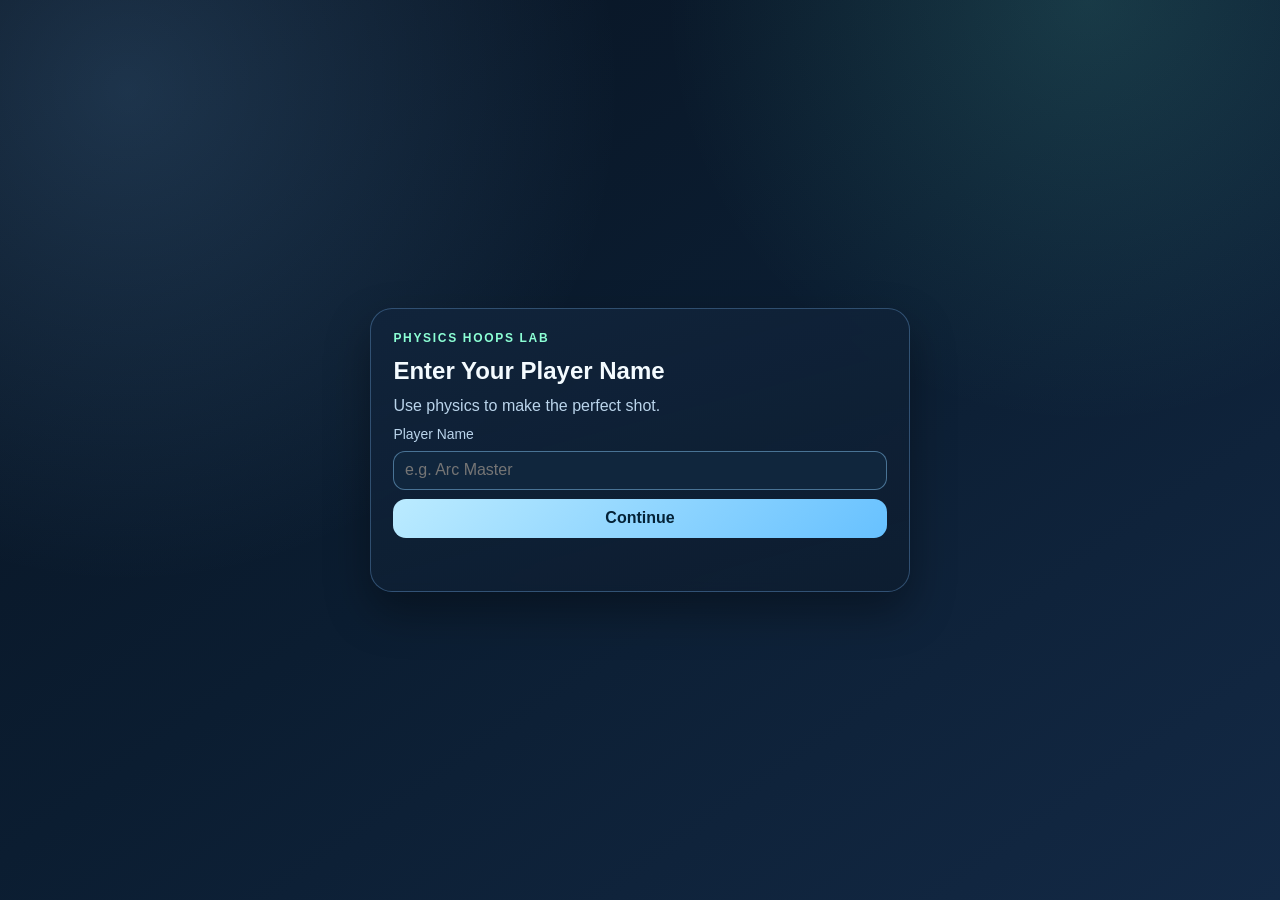
==== index.html @ 74793f56 "Add changes" ====
<!DOCTYPE html>
<html lang="en">
<head>
  <meta charset="UTF-8" />
  <meta name="viewport" content="width=device-width, initial-scale=1.0" />
  <title>Physics Hoops Lab</title>
  <link rel="stylesheet" href="styles.css" />
</head>
<body>
  <main class="app">
    <section id="nameScreen" class="screen">
      <div class="card name-card">
        <p class="badge">Physics Hoops Lab</p>
        <h1>Enter Your Player Name</h1>
        <p class="sub">
          Use physics to make the perfect shot.
        </p>
        <label for="playerNameInput">Player Name</label>
        <input id="playerNameInput" maxlength="18" placeholder="e.g. Arc Master" />
        <button id="enterLabBtn" class="btn btn-primary">Continue</button>
        <p id="nameMessage" class="message"></p>
      </div>
    </section>

    <section id="levelScreen" class="screen hidden">
      <div class="card level-card">
        <h2>Welcome, <span id="welcomeName"></span></h2>
        <p class="sub">Choose a vacuum-mode challenge and master ideal projectile motion.</p>
        <div class="level-grid">
          <button class="level-option selected" data-level="easy">
            <strong>Easy</strong>
            <span>No wind. Learn pure vx, vy, and gravity kinematics.</span>
          </button>
          <button class="level-option" data-level="medium">
            <strong>Medium</strong>
            <span>Fixed crosswind + narrower angle/power ranges.</span>
          </button>
          <button class="level-option" data-level="hard">
            <strong>Hard</strong>
            <span>Strong crosswind + tight angle/power windows with bigger slider jumps.</span>
          </button>
        </div>
        <div class="level-actions">
          <button id="startGameBtn" class="btn btn-primary">Start Simulation</button>
          <button id="changeNameBtn" class="btn btn-secondary">Change Name</button>
        </div>
      </div>
    </section>

    <section id="gameScreen" class="screen hidden">
      <header class="card topbar">
        <div>
          <h2>Physics Hoops Lab</h2>
          <p><strong id="hudName"></strong> · <span id="hudLevel"></span></p>
        </div>
        <p id="lockInfo" class="lock-info"></p>
      </header>

      <div class="layout">
        <section class="card court-card">
          <canvas id="courtCanvas" width="980" height="560" aria-label="Basketball physics simulator"></canvas>
          <section class="readout readout-court">
            <h3>Live Physics Readout</h3>
            <p id="coordNote" class="coord-note"></p>
            <div class="readout-grid">
              <div><span>Initial speed</span><strong id="speedReadout">0.0 px/s</strong></div>
              <div><span>vx (horizontal)</span><strong id="vxReadout">0.0 px/s</strong></div>
              <div><span>vy (vertical)</span><strong id="vyReadout">0.0 px/s</strong></div>
              <div><span>ax (net)</span><strong id="axReadout">0.0 px/s²</strong></div>
              <div><span>ay (net)</span><strong id="ayReadout">0.0 px/s²</strong></div>
              <div><span>Flight time t</span><strong id="timeReadout">0.00 s</strong></div>
            </div>
            <div class="equations">
              <p>x = x₀ + vₓt → <span id="xEqReadout"></span></p>
              <p>y = y₀ + vᵧt + ½at² → <span id="yEqReadout"></span></p>
            </div>
          </section>
        </section>

        <aside class="card panel">
          <div class="stats">
            <div><span>Score</span><strong id="scoreStat">0</strong></div>
            <div><span>Shots</span><strong id="shotsStat">0</strong></div>
            <div><span>Streak</span><strong id="streakStat">0</strong></div>
            <div><span>Best</span><strong id="bestStat">0</strong></div>
          </div>

          <div class="control-row">
            <label for="angleInput">Angle <span id="angleValue">52°</span></label>
            <input id="angleInput" type="range" min="20" max="85" value="52" />
          </div>

          <div class="control-row">
            <label for="powerInput">Power <span id="powerValue">58</span></label>
            <input id="powerInput" type="range" min="30" max="92" value="58" />
          </div>

          <div class="control-row">
            <label for="gravityInput">Gravity <span id="gravityValue">9.8</span></label>
            <input id="gravityInput" type="range" min="6" max="14" step="0.1" value="9.8" />
          </div>

          <div class="control-row">
            <label for="massInput">Mass (kg) <span id="massValue">0.62</span></label>
            <input id="massInput" type="range" min="0.3" max="2.2" step="0.01" value="0.62" />
          </div>

          <div class="control-row">
            <label for="dragInput">Drag <span id="dragValue">0.010</span></label>
            <input id="dragInput" type="range" min="0.003" max="0.028" step="0.001" value="0.010" />
          </div>

          <div class="control-row">
            <label for="windInput">Wind <span id="windValue">0.0</span></label>
            <input id="windInput" type="range" min="-18" max="18" step="0.1" value="0" />
          </div>

          <div class="preview-row">
            <input id="previewToggle" type="checkbox" checked />
            <label for="previewToggle">Show trajectory line guide</label>
          </div>

          <div class="decomposition-row">
            <div><span>Launch vx</span><strong id="sideVxReadout">0.0 px/s</strong></div>
            <div><span>Launch vy</span><strong id="sideVyReadout">0.0 px/s</strong></div>
          </div>

          <div class="actions">
            <button id="shootBtn" class="btn btn-primary">Shoot</button>
            <button id="resetBtn" class="btn btn-secondary">Reset Shot</button>
            <button id="backBtn" class="btn btn-secondary">Back to Levels</button>
          </div>

          <p id="feedbackMessage" class="message">Tune the sliders and shoot.</p>
        </aside>
      </div>
    </section>
  </main>

  <script src="script.js"></script>
</body>
</html>
---- styles.css ----
:root {
  --bg-1: #081321;
  --bg-2: #0b1d31;
  --bg-3: #132945;
  --card: rgba(13, 29, 48, 0.9);
  --card-2: rgba(17, 36, 59, 0.96);
  --line: rgba(129, 191, 255, 0.3);
  --text: #f4fbff;
  --muted: #bad4eb;
  --accent: #67c1ff;
  --accent-2: #8cffd5;
  --danger: #ff96ae;
  --good: #83f0ca;
}

* {
  box-sizing: border-box;
}

body {
  margin: 0;
  min-height: 100vh;
  font-family: Inter, "Segoe UI", Roboto, sans-serif;
  color: var(--text);
  background:
    radial-gradient(circle at 10% 10%, rgba(123, 193, 255, 0.18), transparent 35%),
    radial-gradient(circle at 85% 0%, rgba(109, 243, 214, 0.14), transparent 30%),
    linear-gradient(145deg, var(--bg-1), var(--bg-2) 48%, var(--bg-3));
}

.app {
  width: min(1280px, 95vw);
  margin: 0 auto;
  padding: 1rem 0;
}

.screen {
  min-height: calc(100vh - 2rem);
  display: grid;
  place-items: center;
}

.hidden {
  display: none !important;
}

.card {
  border: 1px solid var(--line);
  border-radius: 22px;
  background: linear-gradient(165deg, var(--card-2), var(--card));
  box-shadow: 0 20px 44px rgba(0, 0, 0, 0.34);
  backdrop-filter: blur(4px);
}

.name-card {
  width: min(540px, 95vw);
  padding: 1.4rem;
  display: grid;
  gap: 0.55rem;
}

.badge {
  margin: 0;
  color: var(--accent-2);
  text-transform: uppercase;
  letter-spacing: 0.14em;
  font-size: 0.75rem;
  font-weight: 800;
}

h1,
h2,
h3 {
  margin: 0.2rem 0 0;
}

.sub {
  margin: 0;
  color: var(--muted);
  line-height: 1.45;
}

label {
  font-size: 0.87rem;
  color: var(--muted);
}

input {
  border: 1px solid rgba(143, 209, 255, 0.45);
  border-radius: 12px;
  background: #10263d;
  color: var(--text);
  padding: 0.6rem 0.66rem;
  font: inherit;
}

input:focus {
  outline: none;
  border-color: #8fd1ff;
  box-shadow: 0 0 0 2px rgba(143, 209, 255, 0.22);
}

.btn {
  border: 0;
  border-radius: 13px;
  padding: 0.65rem 0.96rem;
  font: inherit;
  font-weight: 800;
  cursor: pointer;
  transition: transform 130ms ease, filter 130ms ease;
}

.btn:hover {
  transform: translateY(-1px);
  filter: brightness(1.05);
}

.btn-primary {
  color: #042237;
  background: linear-gradient(135deg, #bbebff, var(--accent));
}

.btn-secondary {
  color: var(--text);
  background: rgba(125, 198, 255, 0.12);
  border: 1px solid rgba(139, 206, 255, 0.36);
}

.message {
  margin: 0.2rem 0 0;
  min-height: 1.2em;
  color: #d8edff;
}

.level-card {
  width: min(980px, 100%);
  padding: 1.2rem;
}

.level-grid {
  margin-top: 0.9rem;
  display: grid;
  grid-template-columns: repeat(3, minmax(0, 1fr));
  gap: 0.75rem;
}

.level-option {
  text-align: left;
  border: 1px solid var(--line);
  border-radius: 16px;
  color: var(--text);
  background: linear-gradient(165deg, #173451, #10253c);
  padding: 0.9rem;
}

.level-option strong {
  display: block;
  font-size: 1.05rem;
}

.level-option span {
  display: block;
  margin-top: 0.3rem;
  color: var(--muted);
  font-size: 0.86rem;
  line-height: 1.35;
}

.level-option.selected {
  border-color: var(--accent);
  box-shadow: 0 0 0 2px rgba(103, 193, 255, 0.25);
}

.level-actions {
  margin-top: 1rem;
  display: flex;
  gap: 0.65rem;
}

#gameScreen {
  display: block;
}

#gameScreen.hidden {
  display: none !important;
}

.topbar {
  padding: 0.78rem 0.9rem;
  display: flex;
  justify-content: space-between;
  align-items: center;
}

.topbar p {
  margin: 0.25rem 0 0;
  color: var(--muted);
}

.lock-info {
  margin: 0;
  color: var(--accent-2);
  font-weight: 700;
  text-align: right;
  max-width: 42ch;
}

.layout {
  margin-top: 0.9rem;
  display: grid;
  grid-template-columns: minmax(0, 1fr) 380px;
  gap: 1rem;
  align-items: start;
}

.court-card {
  padding: 0.8rem;
  display: grid;
  gap: 0.75rem;
}

#courtCanvas {
  width: 100%;
  height: auto;
  display: block;
  border: 2px solid rgba(129, 191, 255, 0.46);
  border-radius: 16px;
  background: #0d1a2a;
}

.panel {
  padding: 0.85rem;
  display: flex;
  flex-direction: column;
  gap: 0.55rem;
}

.stats {
  display: grid;
  grid-template-columns: repeat(2, minmax(0, 1fr));
  gap: 0.45rem;
}

.stats div {
  border: 1px solid rgba(128, 194, 255, 0.35);
  border-radius: 11px;
  background: rgba(255, 255, 255, 0.03);
  padding: 0.35rem 0.52rem;
}

.stats span {
  display: block;
  font-size: 0.72rem;
  color: var(--muted);
  text-transform: uppercase;
}

.stats strong {
  font-size: 1.06rem;
}

.control-row {
  display: grid;
  gap: 0.18rem;
}

.control-row label {
  display: flex;
  justify-content: space-between;
}

input[type="range"] {
  width: 100%;
  accent-color: var(--accent);
}

.preview-row {
  display: flex;
  align-items: center;
  gap: 0.45rem;
}

.preview-row input {
  margin: 0;
}

.decomposition-row {
  display: grid;
  grid-template-columns: repeat(2, minmax(0, 1fr));
  gap: 0.45rem;
}

.decomposition-row div {
  border: 1px solid rgba(128, 194, 255, 0.34);
  border-radius: 10px;
  background: rgba(255, 255, 255, 0.04);
  padding: 0.35rem 0.45rem;
}

.decomposition-row span {
  display: block;
  font-size: 0.68rem;
  color: var(--muted);
}

.decomposition-row strong {
  font-size: 0.84rem;
}

.disabled-control {
  opacity: 0.45;
}

.actions {
  display: grid;
  gap: 0.45rem;
  margin-top: 0.2rem;
}

.readout {
  border: 1px solid rgba(128, 194, 255, 0.3);
  border-radius: 14px;
  padding: 0.58rem;
  background: rgba(255, 255, 255, 0.03);
}

.readout-court {
  width: 100%;
}

.readout h3 {
  font-size: 0.96rem;
  margin-bottom: 0.2rem;
}

.coord-note {
  margin: 0 0 0.5rem;
  font-size: 0.78rem;
  color: #d4eaff;
  line-height: 1.32;
}

.readout-grid {
  display: grid;
  grid-template-columns: repeat(2, minmax(0, 1fr));
  gap: 0.4rem;
}

.readout-grid div {
  border: 1px solid rgba(128, 194, 255, 0.28);
  border-radius: 10px;
  padding: 0.34rem 0.44rem;
  background: rgba(0, 0, 0, 0.15);
}

.readout-grid span {
  display: block;
  font-size: 0.68rem;
  color: var(--muted);
}

.readout-grid strong {
  font-size: 0.82rem;
}

.equations {
  margin-top: 0.45rem;
  border-top: 1px solid rgba(128, 194, 255, 0.2);
  padding-top: 0.45rem;
}

.equations p {
  margin: 0.2rem 0;
  font-size: 0.77rem;
  color: #d8edff;
  line-height: 1.32;
}

.equations span {
  color: #f0f9ff;
  font-weight: 700;
}

@media (max-width: 1060px) {
  .layout {
    grid-template-columns: 1fr;
  }
}

@media (max-width: 800px) {
  .level-grid {
    grid-template-columns: 1fr;
  }
}
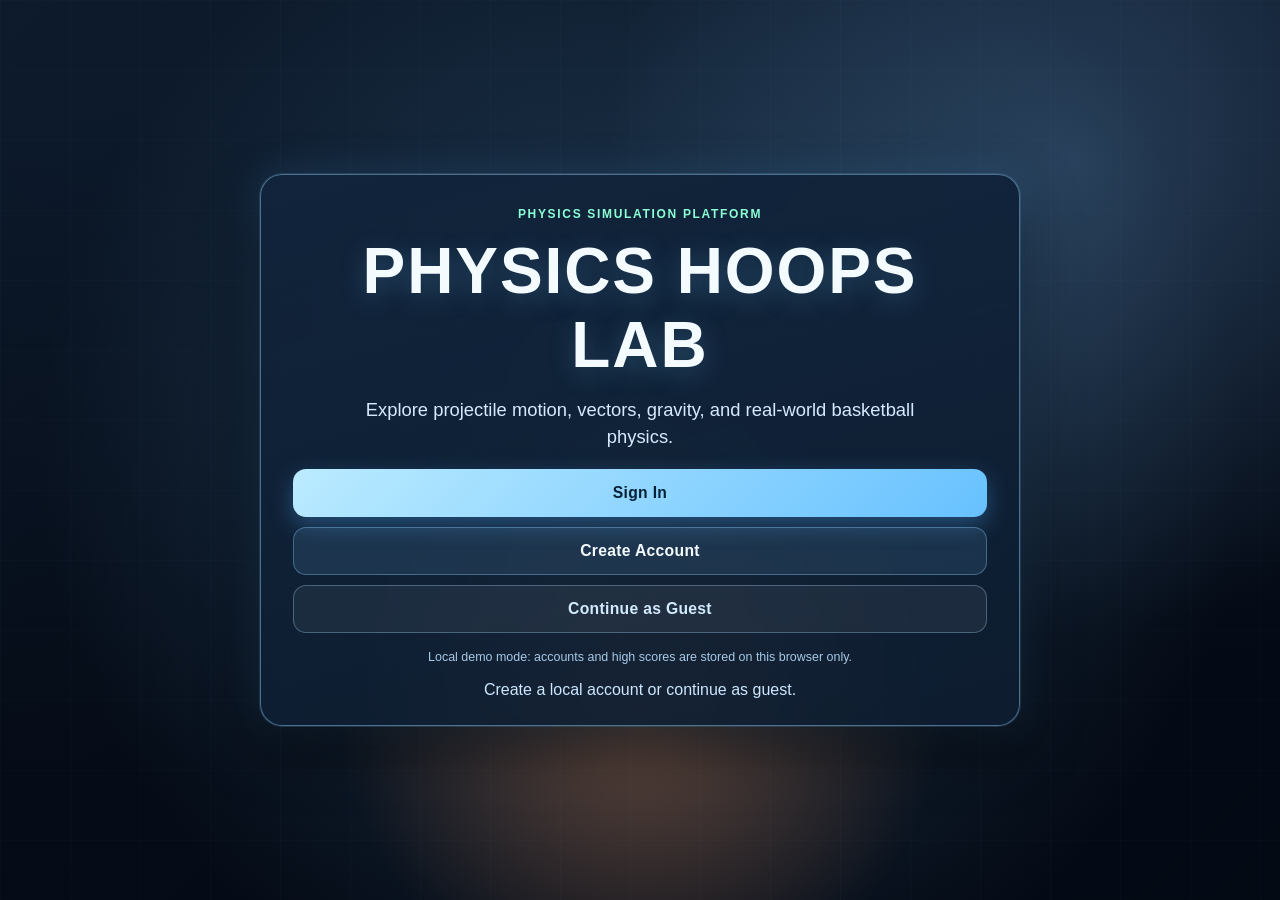
==== commit 8a9c7010: "Add changes" ====
--- a/index.html
+++ b/index.html
@@ -8,17 +8,39 @@
 </head>
 <body>
   <main class="app">
-    <section id="nameScreen" class="screen">
-      <div class="card name-card">
-        <p class="badge">Physics Hoops Lab</p>
-        <h1>Enter Your Player Name</h1>
-        <p class="sub">
-          Use physics to make the perfect shot.
-        </p>
-        <label for="playerNameInput">Player Name</label>
-        <input id="playerNameInput" maxlength="18" placeholder="e.g. Arc Master" />
-        <button id="enterLabBtn" class="btn btn-primary">Continue</button>
-        <p id="nameMessage" class="message"></p>
+    <section id="nameScreen" class="screen auth-screen">
+      <div class="auth-backdrop"></div>
+      <div class="card auth-card">
+        <p class="badge">Physics Simulation Platform</p>
+        <h1 class="hero-title">Physics Hoops Lab</h1>
+        <p class="hero-subtitle">Explore projectile motion, vectors, gravity, and real-world basketball physics.</p>
+        <div class="hero-actions">
+          <button id="signInBtn" class="btn btn-primary">Sign In</button>
+          <button id="createAccountBtn" class="btn btn-secondary">Create Account</button>
+          <button id="guestBtn" class="btn btn-ghost">Continue as Guest</button>
+        </div>
+        <p class="auth-footnote">Local demo mode: accounts and high scores are stored on this browser only.</p>
+        <p id="authMessage" class="message"></p>
+      </div>
+
+      <div id="authModal" class="auth-modal hidden" role="dialog" aria-modal="true" aria-labelledby="authModalTitle">
+        <div class="card auth-modal-card">
+          <h3 id="authModalTitle">Sign In</h3>
+          <p id="authModalSubtitle" class="sub"></p>
+          <div class="control-row">
+            <label for="authUsernameInput">Username</label>
+            <input id="authUsernameInput" maxlength="20" autocomplete="username" placeholder="e.g. ArcMaster29" />
+          </div>
+          <div class="control-row">
+            <label for="authPasswordInput">Password</label>
+            <input id="authPasswordInput" type="password" maxlength="40" autocomplete="current-password" placeholder="Enter password" />
+          </div>
+          <div class="auth-modal-actions">
+            <button id="authSubmitBtn" class="btn btn-primary">Continue</button>
+            <button id="authCancelBtn" class="btn btn-secondary">Cancel</button>
+          </div>
+          <p id="authModalMessage" class="message"></p>
+        </div>
       </div>
     </section>
 
@@ -42,7 +64,7 @@
         </div>
         <div class="level-actions">
           <button id="startGameBtn" class="btn btn-primary">Start Simulation</button>
-          <button id="changeNameBtn" class="btn btn-secondary">Change Name</button>
+          <button id="changeNameBtn" class="btn btn-secondary">Switch User</button>
         </div>
       </div>
     </section>
@@ -74,6 +96,12 @@
               <p>x = x₀ + vₓt → <span id="xEqReadout"></span></p>
               <p>y = y₀ + vᵧt + ½at² → <span id="yEqReadout"></span></p>
             </div>
+          </section>
+
+          <section id="graphPanel" class="readout graph-panel hidden">
+            <h3>Shot Graph</h3>
+            <p id="graphMeta" class="coord-note">Trajectory graph of x-y motion during shot.</p>
+            <canvas id="graphCanvas" width="640" height="280" aria-label="Shot graph"></canvas>
           </section>
         </section>
 
@@ -115,9 +143,24 @@
             <input id="windInput" type="range" min="-18" max="18" step="0.1" value="0" />
           </div>
 
+          <div class="control-row">
+            <label for="distanceInput">Launch Distance <span id="distanceValue">Mid-range</span></label>
+            <input id="distanceInput" type="range" min="100" max="260" step="1" value="130" />
+          </div>
+
+          <div id="spotRow" class="spot-row hidden">
+            <p id="spotInfo" class="sub">Spot challenge</p>
+            <button id="nextSpotBtn" class="btn btn-secondary">Switch Spot</button>
+          </div>
+
           <div class="preview-row">
             <input id="previewToggle" type="checkbox" checked />
             <label for="previewToggle">Show trajectory line guide</label>
+          </div>
+
+          <div class="preview-row">
+            <input id="graphToggle" type="checkbox" checked />
+            <label for="graphToggle">Show shot graph</label>
           </div>
 
           <div class="decomposition-row">
@@ -134,6 +177,14 @@
           <p id="feedbackMessage" class="message">Tune the sliders and shoot.</p>
         </aside>
       </div>
+
+      <div id="shotNotice" class="shot-notice hidden">
+        <div class="card shot-notice-card">
+          <h3 id="shotNoticeTitle">Shot Result</h3>
+          <p id="shotNoticeMessage" class="sub">Result text</p>
+          <button id="tryAgainBtn" class="btn btn-primary">Try Again</button>
+        </div>
+      </div>
     </section>
   </main>
 
--- a/styles.css
+++ b/styles.css
@@ -10,7 +10,6 @@
   --accent: #67c1ff;
   --accent-2: #8cffd5;
   --danger: #ff96ae;
-  --good: #83f0ca;
 }
 
 * {
@@ -29,13 +28,12 @@
 }
 
 .app {
-  width: min(1280px, 95vw);
-  margin: 0 auto;
-  padding: 1rem 0;
+  width: 100%;
+  min-height: 100vh;
 }
 
 .screen {
-  min-height: calc(100vh - 2rem);
+  min-height: 100vh;
   display: grid;
   place-items: center;
 }
@@ -49,14 +47,7 @@
   border-radius: 22px;
   background: linear-gradient(165deg, var(--card-2), var(--card));
   box-shadow: 0 20px 44px rgba(0, 0, 0, 0.34);
-  backdrop-filter: blur(4px);
-}
-
-.name-card {
-  width: min(540px, 95vw);
-  padding: 1.4rem;
-  display: grid;
-  gap: 0.55rem;
+  backdrop-filter: blur(5px);
 }
 
 .badge {
@@ -107,17 +98,18 @@
   font: inherit;
   font-weight: 800;
   cursor: pointer;
-  transition: transform 130ms ease, filter 130ms ease;
+  transition: transform 180ms ease, filter 180ms ease, box-shadow 180ms ease, background 180ms ease;
 }
 
 .btn:hover {
-  transform: translateY(-1px);
-  filter: brightness(1.05);
+  transform: translateY(-2px);
+  filter: brightness(1.06);
 }
 
 .btn-primary {
   color: #042237;
   background: linear-gradient(135deg, #bbebff, var(--accent));
+  box-shadow: 0 8px 22px rgba(76, 167, 245, 0.35);
 }
 
 .btn-secondary {
@@ -126,14 +118,135 @@
   border: 1px solid rgba(139, 206, 255, 0.36);
 }
 
+.btn-ghost {
+  color: #d3ebff;
+  background: rgba(255, 255, 255, 0.06);
+  border: 1px solid rgba(172, 221, 255, 0.32);
+}
+
 .message {
   margin: 0.2rem 0 0;
   min-height: 1.2em;
   color: #d8edff;
 }
 
+.auth-screen {
+  position: relative;
+  overflow: hidden;
+  isolation: isolate;
+}
+
+.auth-backdrop {
+  position: absolute;
+  inset: 0;
+  background:
+    radial-gradient(circle at 50% 78%, rgba(255, 136, 61, 0.36), transparent 32%),
+    radial-gradient(circle at 84% 18%, rgba(133, 193, 255, 0.24), transparent 36%),
+    linear-gradient(175deg, rgba(8, 18, 33, 0.72) 12%, rgba(3, 8, 18, 0.88) 78%),
+    linear-gradient(135deg, #1a3048 0%, #0f2033 55%, #091423 100%);
+}
+
+.auth-backdrop::before {
+  content: "";
+  position: absolute;
+  inset: 0;
+  background:
+    repeating-linear-gradient(
+      to right,
+      rgba(151, 201, 255, 0.08) 0 1px,
+      transparent 1px 70px
+    ),
+    repeating-linear-gradient(
+      to bottom,
+      rgba(151, 201, 255, 0.05) 0 1px,
+      transparent 1px 70px
+    );
+  opacity: 0.34;
+  animation: driftGrid 18s linear infinite;
+}
+
+.auth-backdrop::after {
+  content: "";
+  position: absolute;
+  inset: -20%;
+  background: radial-gradient(circle at center, rgba(121, 198, 255, 0.22), transparent 55%);
+  animation: pulseGlow 8s ease-in-out infinite;
+}
+
+.auth-card {
+  position: relative;
+  z-index: 2;
+  width: min(760px, 92vw);
+  padding: 2rem 2rem 1.6rem;
+  display: grid;
+  gap: 0.85rem;
+  text-align: center;
+  border-color: rgba(149, 211, 255, 0.45);
+  box-shadow:
+    0 0 0 1px rgba(145, 210, 255, 0.14),
+    0 24px 55px rgba(0, 0, 0, 0.54),
+    0 0 42px rgba(75, 149, 212, 0.25);
+}
+
+.hero-title {
+  margin-top: 0;
+  font-size: clamp(2.1rem, 6vw, 4rem);
+  letter-spacing: 0.03em;
+  text-transform: uppercase;
+  text-shadow: 0 6px 26px rgba(116, 198, 255, 0.25);
+}
+
+.hero-subtitle {
+  margin: 0 auto;
+  width: min(56ch, 100%);
+  color: #d6eaff;
+  line-height: 1.5;
+  font-size: clamp(0.95rem, 2.1vw, 1.15rem);
+}
+
+.hero-actions {
+  margin-top: 0.3rem;
+  display: grid;
+  gap: 0.62rem;
+}
+
+.hero-actions .btn {
+  min-height: 48px;
+  font-size: 0.98rem;
+  letter-spacing: 0.02em;
+}
+
+.auth-footnote {
+  margin: 0.2rem 0 0;
+  color: #a9c9e6;
+  font-size: 0.78rem;
+}
+
+.auth-modal {
+  position: fixed;
+  inset: 0;
+  z-index: 30;
+  display: grid;
+  place-items: center;
+  background: rgba(2, 8, 18, 0.74);
+  backdrop-filter: blur(4px);
+}
+
+.auth-modal-card {
+  width: min(500px, 92vw);
+  padding: 1rem;
+  display: grid;
+  gap: 0.6rem;
+}
+
+.auth-modal-actions {
+  margin-top: 0.2rem;
+  display: flex;
+  gap: 0.55rem;
+}
+
 .level-card {
-  width: min(980px, 100%);
+  width: min(980px, 95vw);
   padding: 1.2rem;
 }
 
@@ -151,6 +264,12 @@
   color: var(--text);
   background: linear-gradient(165deg, #173451, #10253c);
   padding: 0.9rem;
+  transition: transform 140ms ease, box-shadow 140ms ease, border-color 140ms ease;
+}
+
+.level-option:hover {
+  transform: translateY(-1px);
+  border-color: rgba(129, 191, 255, 0.55);
 }
 
 .level-option strong {
@@ -179,10 +298,44 @@
 
 #gameScreen {
   display: block;
+  padding: 1rem 0 1.2rem;
 }
 
 #gameScreen.hidden {
   display: none !important;
+}
+
+.shot-notice {
+  position: fixed;
+  right: 1.2rem;
+  top: 1.1rem;
+  z-index: 44;
+}
+
+.shot-notice-card {
+  width: min(420px, 92vw);
+  padding: 0.75rem;
+  background: linear-gradient(165deg, rgba(15, 37, 61, 0.84), rgba(9, 24, 41, 0.84));
+  border-color: rgba(173, 226, 255, 0.44);
+}
+
+.graph-panel {
+  background: rgba(12, 30, 50, 0.36);
+}
+
+#graphCanvas {
+  width: 100%;
+  height: auto;
+  border: 1px solid rgba(134, 201, 255, 0.35);
+  border-radius: 12px;
+  margin-top: 0.5rem;
+  background: rgba(8, 24, 40, 0.2);
+}
+
+.topbar,
+.layout {
+  width: min(1280px, 95vw);
+  margin-inline: auto;
 }
 
 .topbar {
@@ -307,6 +460,15 @@
   font-size: 0.84rem;
 }
 
+.spot-row {
+  border: 1px solid rgba(128, 194, 255, 0.3);
+  border-radius: 11px;
+  background: rgba(255, 255, 255, 0.03);
+  padding: 0.45rem;
+  display: grid;
+  gap: 0.35rem;
+}
+
 .disabled-control {
   opacity: 0.45;
 }
@@ -381,6 +543,55 @@
   font-weight: 700;
 }
 
+@keyframes driftGrid {
+  from {
+    transform: translateY(0);
+  }
+  to {
+    transform: translateY(36px);
+  }
+}
+
+@keyframes pulseGlow {
+  0%,
+  100% {
+    transform: scale(1);
+    opacity: 0.26;
+  }
+  50% {
+    transform: scale(1.07);
+    opacity: 0.4;
+  }
+}
+
+@keyframes basketballFall {
+  0% {
+    transform: translateY(-30px) translateX(0) rotate(0deg);
+    opacity: 0;
+  }
+  15% {
+    opacity: 0.9;
+  }
+  100% {
+    transform: translateY(320px) translateX(14px) rotate(330deg);
+    opacity: 0;
+  }
+}
+
+@keyframes confettiFall {
+  0% {
+    transform: translateY(-16px) rotate(0deg);
+    opacity: 0;
+  }
+  20% {
+    opacity: 0.85;
+  }
+  100% {
+    transform: translateY(300px) rotate(250deg);
+    opacity: 0;
+  }
+}
+
 @media (max-width: 1060px) {
   .layout {
     grid-template-columns: 1fr;
@@ -391,4 +602,8 @@
   .level-grid {
     grid-template-columns: 1fr;
   }
-}
+
+  .auth-card {
+    padding: 1.4rem 1rem 1rem;
+  }
+}
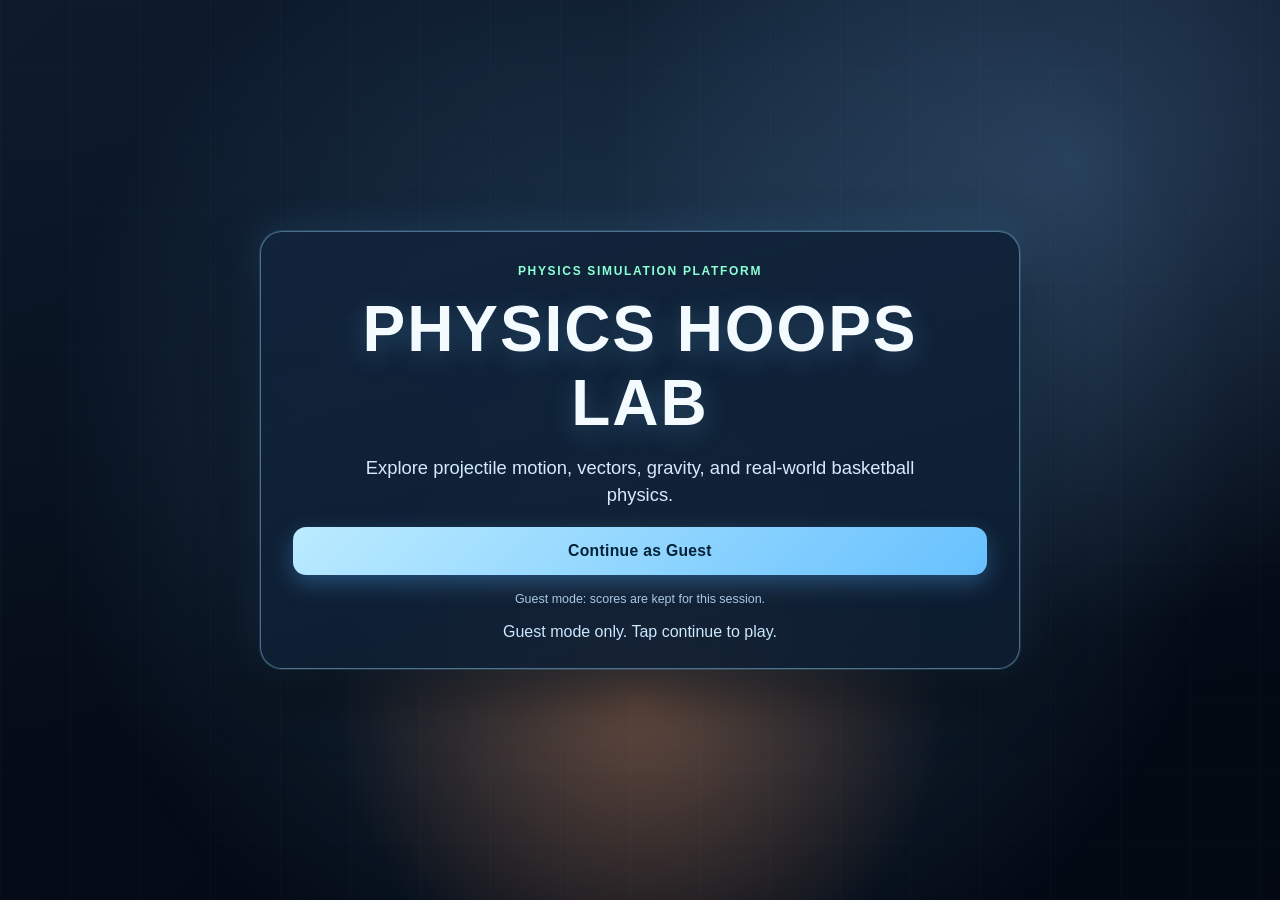
==== commit c8c13ba5: "Update index.html" ====
--- a/index.html
+++ b/index.html
@@ -15,32 +15,10 @@
         <h1 class="hero-title">Physics Hoops Lab</h1>
         <p class="hero-subtitle">Explore projectile motion, vectors, gravity, and real-world basketball physics.</p>
         <div class="hero-actions">
-          <button id="signInBtn" class="btn btn-primary">Sign In</button>
-          <button id="createAccountBtn" class="btn btn-secondary">Create Account</button>
-          <button id="guestBtn" class="btn btn-ghost">Continue as Guest</button>
+          <button id="guestBtn" class="btn btn-primary">Continue as Guest</button>
         </div>
-        <p class="auth-footnote">Local demo mode: accounts and high scores are stored on this browser only.</p>
+        <p class="auth-footnote">Guest mode: scores are kept for this session.</p>
         <p id="authMessage" class="message"></p>
-      </div>
-
-      <div id="authModal" class="auth-modal hidden" role="dialog" aria-modal="true" aria-labelledby="authModalTitle">
-        <div class="card auth-modal-card">
-          <h3 id="authModalTitle">Sign In</h3>
-          <p id="authModalSubtitle" class="sub"></p>
-          <div class="control-row">
-            <label for="authUsernameInput">Username</label>
-            <input id="authUsernameInput" maxlength="20" autocomplete="username" placeholder="e.g. ArcMaster29" />
-          </div>
-          <div class="control-row">
-            <label for="authPasswordInput">Password</label>
-            <input id="authPasswordInput" type="password" maxlength="40" autocomplete="current-password" placeholder="Enter password" />
-          </div>
-          <div class="auth-modal-actions">
-            <button id="authSubmitBtn" class="btn btn-primary">Continue</button>
-            <button id="authCancelBtn" class="btn btn-secondary">Cancel</button>
-          </div>
-          <p id="authModalMessage" class="message"></p>
-        </div>
       </div>
     </section>
 
--- a/styles.css
+++ b/styles.css
@@ -312,6 +312,71 @@
   z-index: 44;
 }
 
+.goal-celebration {
+  position: fixed;
+  inset: 0;
+  pointer-events: none;
+  z-index: 60;
+  overflow: hidden;
+}
+
+.goal-banner {
+  position: absolute;
+  top: 13%;
+  left: 50%;
+  transform: translateX(-50%);
+  margin: 0;
+  padding: 0.6rem 1rem;
+  border-radius: 999px;
+  border: 1px solid rgba(255, 238, 176, 0.85);
+  background: linear-gradient(135deg, rgba(255, 233, 133, 0.97), rgba(255, 165, 92, 0.94));
+  color: #10243b;
+  font-weight: 900;
+  letter-spacing: 0.03em;
+  text-transform: uppercase;
+  box-shadow: 0 12px 28px rgba(0, 0, 0, 0.28);
+  animation: bannerPop 560ms cubic-bezier(0.2, 0.8, 0.2, 1) both;
+}
+
+.confetti-piece {
+  position: absolute;
+  top: -12vh;
+  width: 10px;
+  height: 16px;
+  border-radius: 3px;
+  opacity: 0;
+  animation: goalConfettiFall var(--fall-duration, 1.5s) ease-out forwards;
+}
+
+@keyframes bannerPop {
+  0% {
+    opacity: 0;
+    transform: translateX(-50%) scale(0.82);
+  }
+  55% {
+    opacity: 1;
+    transform: translateX(-50%) scale(1.08);
+  }
+  100% {
+    opacity: 1;
+    transform: translateX(-50%) scale(1);
+  }
+}
+
+@keyframes goalConfettiFall {
+  0% {
+    opacity: 0;
+    transform: translate3d(0, 0, 0) rotate(0deg);
+  }
+  15% {
+    opacity: 1;
+  }
+  100% {
+    opacity: 1;
+    transform: translate3d(var(--drift, 0), 116vh, 0) rotate(var(--rot, 240deg));
+  }
+}
+
 .shot-notice-card {
   width: min(420px, 92vw);
   padding: 0.75rem;
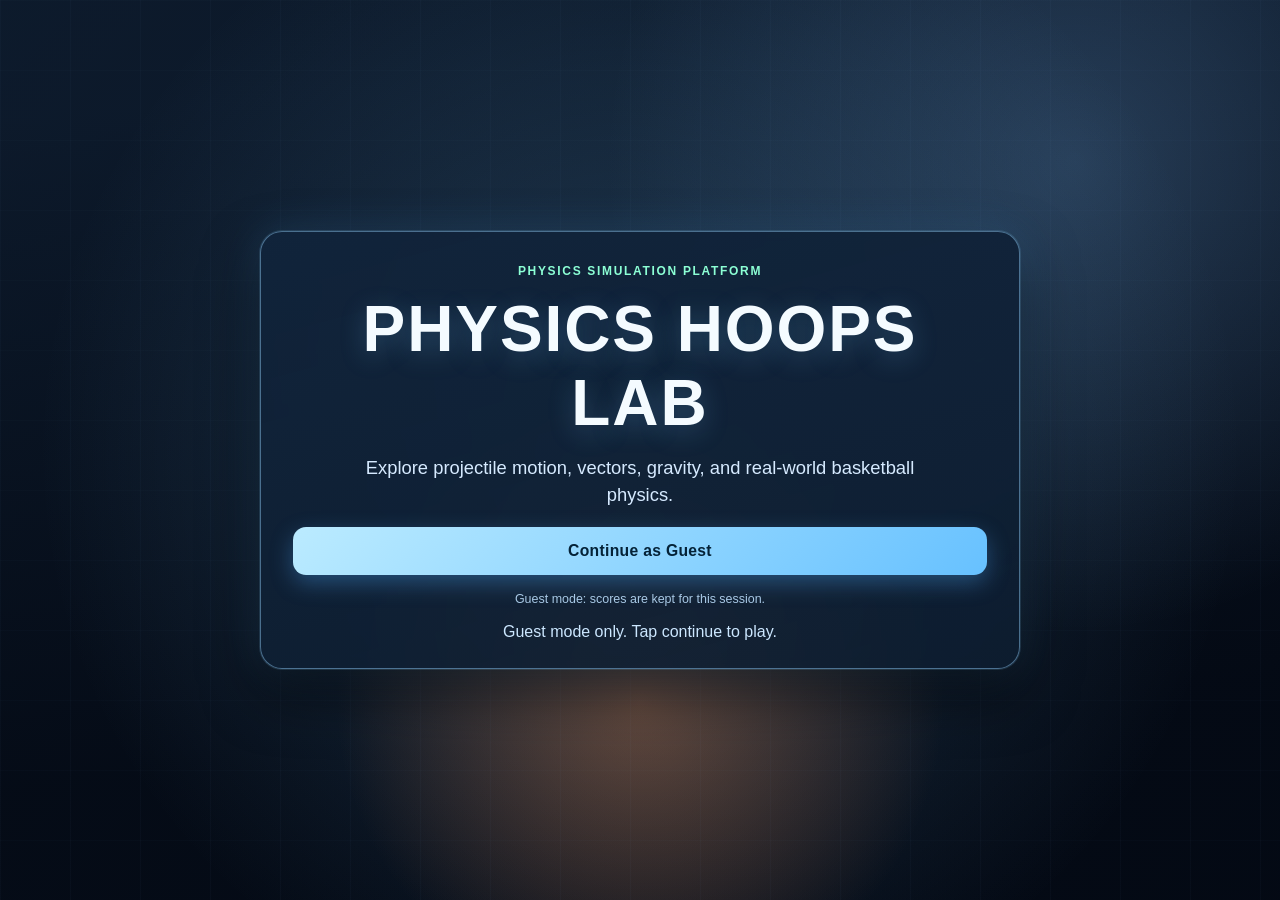
==== commit 07ae6b58: "Add changes" ====
--- a/index.html
+++ b/index.html
@@ -107,21 +107,6 @@
           </div>
 
           <div class="control-row">
-            <label for="massInput">Mass (kg) <span id="massValue">0.62</span></label>
-            <input id="massInput" type="range" min="0.3" max="2.2" step="0.01" value="0.62" />
-          </div>
-
-          <div class="control-row">
-            <label for="dragInput">Drag <span id="dragValue">0.010</span></label>
-            <input id="dragInput" type="range" min="0.003" max="0.028" step="0.001" value="0.010" />
-          </div>
-
-          <div class="control-row">
-            <label for="windInput">Wind <span id="windValue">0.0</span></label>
-            <input id="windInput" type="range" min="-18" max="18" step="0.1" value="0" />
-          </div>
-
-          <div class="control-row">
             <label for="distanceInput">Launch Distance <span id="distanceValue">Mid-range</span></label>
             <input id="distanceInput" type="range" min="100" max="260" step="1" value="130" />
           </div>
@@ -152,7 +137,7 @@
             <button id="backBtn" class="btn btn-secondary">Back to Levels</button>
           </div>
 
-          <p id="feedbackMessage" class="message">Tune the sliders and shoot.</p>
+          <p id="feedbackMessage" class="message">Tune values and shoot.</p>
         </aside>
       </div>
 
@@ -160,7 +145,10 @@
         <div class="card shot-notice-card">
           <h3 id="shotNoticeTitle">Shot Result</h3>
           <p id="shotNoticeMessage" class="sub">Result text</p>
-          <button id="tryAgainBtn" class="btn btn-primary">Try Again</button>
+          <div class="shot-notice-actions">
+            <button id="viewCalcBtn" class="btn btn-secondary">See calculations + graph</button>
+            <button id="tryAgainBtn" class="btn btn-primary">Try Again</button>
+          </div>
         </div>
       </div>
     </section>
--- a/styles.css
+++ b/styles.css
@@ -312,76 +312,18 @@
   z-index: 44;
 }
 
-.goal-celebration {
-  position: fixed;
-  inset: 0;
-  pointer-events: none;
-  z-index: 60;
-  overflow: hidden;
-}
-
-.goal-banner {
-  position: absolute;
-  top: 13%;
-  left: 50%;
-  transform: translateX(-50%);
-  margin: 0;
-  padding: 0.6rem 1rem;
-  border-radius: 999px;
-  border: 1px solid rgba(255, 238, 176, 0.85);
-  background: linear-gradient(135deg, rgba(255, 233, 133, 0.97), rgba(255, 165, 92, 0.94));
-  color: #10243b;
-  font-weight: 900;
-  letter-spacing: 0.03em;
-  text-transform: uppercase;
-  box-shadow: 0 12px 28px rgba(0, 0, 0, 0.28);
-  animation: bannerPop 560ms cubic-bezier(0.2, 0.8, 0.2, 1) both;
-}
-
-.confetti-piece {
-  position: absolute;
-  top: -12vh;
-  width: 10px;
-  height: 16px;
-  border-radius: 3px;
-  opacity: 0;
-  animation: goalConfettiFall var(--fall-duration, 1.5s) ease-out forwards;
-}
-
-@keyframes bannerPop {
-  0% {
-    opacity: 0;
-    transform: translateX(-50%) scale(0.82);
-  }
-  55% {
-    opacity: 1;
-    transform: translateX(-50%) scale(1.08);
-  }
-  100% {
-    opacity: 1;
-    transform: translateX(-50%) scale(1);
-  }
-}
-
-@keyframes goalConfettiFall {
-  0% {
-    opacity: 0;
-    transform: translate3d(0, 0, 0) rotate(0deg);
-  }
-  15% {
-    opacity: 1;
-  }
-  100% {
-    opacity: 1;
-    transform: translate3d(var(--drift, 0), 116vh, 0) rotate(var(--rot, 240deg));
-  }
-}
-
 .shot-notice-card {
   width: min(420px, 92vw);
   padding: 0.75rem;
   background: linear-gradient(165deg, rgba(15, 37, 61, 0.84), rgba(9, 24, 41, 0.84));
   border-color: rgba(173, 226, 255, 0.44);
+}
+
+.shot-notice-actions {
+  margin-top: 0.4rem;
+  display: flex;
+  gap: 0.45rem;
+  justify-content: flex-end;
 }
 
 .graph-panel {
@@ -492,6 +434,15 @@
   accent-color: var(--accent);
 }
 
+input[type="number"] {
+  width: 100%;
+  border: 1px solid rgba(129, 193, 255, 0.4);
+  background: rgba(8, 22, 38, 0.7);
+  border-radius: 10px;
+  color: var(--text);
+  padding: 0.5rem 0.6rem;
+}
+
 .preview-row {
   display: flex;
   align-items: center;
@@ -629,34 +580,6 @@
   }
 }
 
-@keyframes basketballFall {
-  0% {
-    transform: translateY(-30px) translateX(0) rotate(0deg);
-    opacity: 0;
-  }
-  15% {
-    opacity: 0.9;
-  }
-  100% {
-    transform: translateY(320px) translateX(14px) rotate(330deg);
-    opacity: 0;
-  }
-}
-
-@keyframes confettiFall {
-  0% {
-    transform: translateY(-16px) rotate(0deg);
-    opacity: 0;
-  }
-  20% {
-    opacity: 0.85;
-  }
-  100% {
-    transform: translateY(300px) rotate(250deg);
-    opacity: 0;
-  }
-}
-
 @media (max-width: 1060px) {
   .layout {
     grid-template-columns: 1fr;
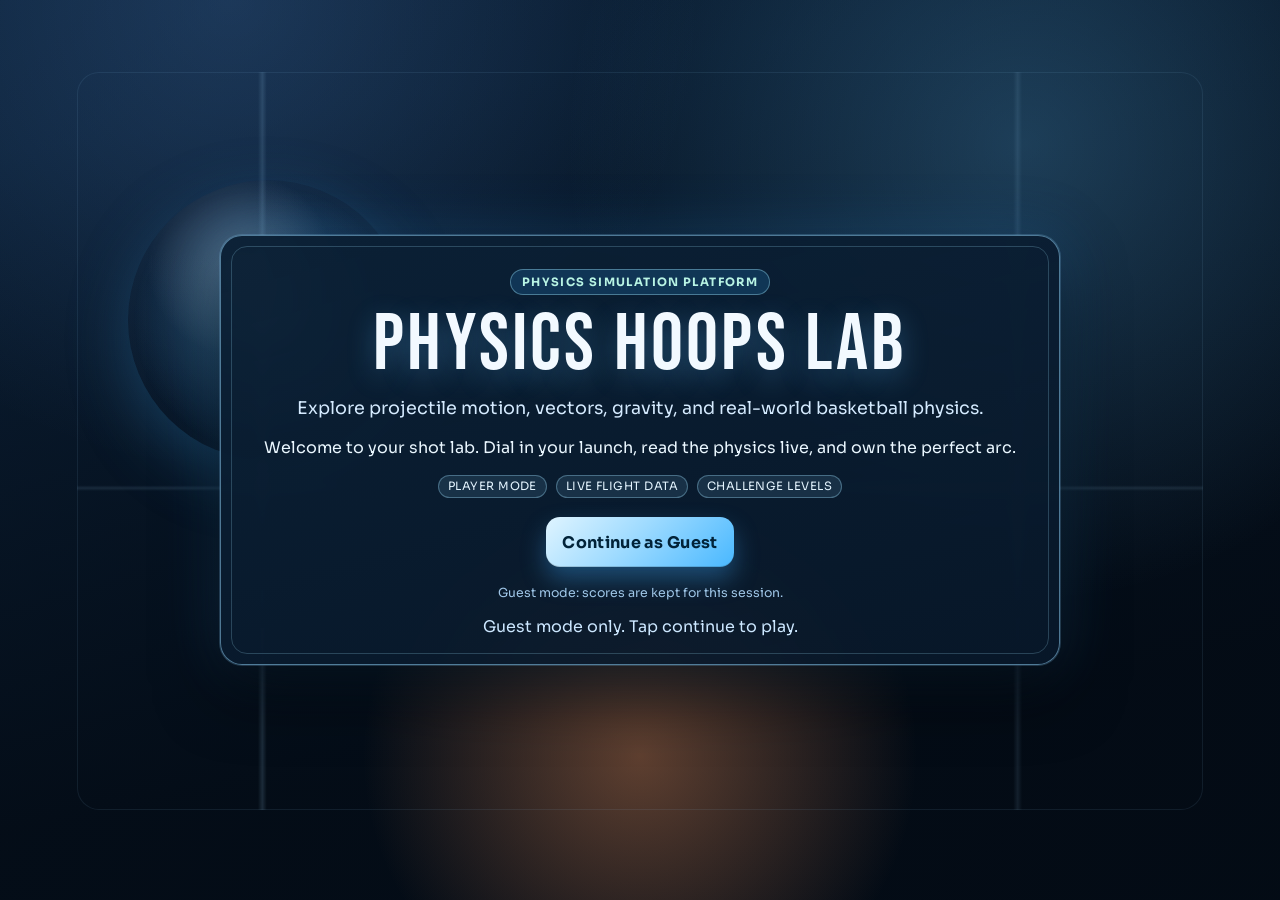
==== commit 8c487c95: "Add multi-sport support: Basketball and Soccer modes - Added sport picker screen after guest login -" ====
--- a/index.html
+++ b/index.html
@@ -4,6 +4,9 @@
   <meta charset="UTF-8" />
   <meta name="viewport" content="width=device-width, initial-scale=1.0" />
   <title>Physics Hoops Lab</title>
+  <link rel="preconnect" href="https://fonts.googleapis.com" />
+  <link rel="preconnect" href="https://fonts.gstatic.com" crossorigin />
+  <link href="https://fonts.googleapis.com/css2?family=Bebas+Neue&family=Sora:wght@400;600;700;800&display=swap" rel="stylesheet" />
   <link rel="stylesheet" href="styles.css" />
 </head>
 <body>
@@ -14,6 +17,12 @@
         <p class="badge">Physics Simulation Platform</p>
         <h1 class="hero-title">Physics Hoops Lab</h1>
         <p class="hero-subtitle">Explore projectile motion, vectors, gravity, and real-world basketball physics.</p>
+        <p class="hero-welcome">Welcome to your shot lab. Dial in your launch, read the physics live, and own the perfect arc.</p>
+        <div class="hero-pill-row" aria-hidden="true">
+          <span class="hero-pill">Player Mode</span>
+          <span class="hero-pill">Live Flight Data</span>
+          <span class="hero-pill">Challenge Levels</span>
+        </div>
         <div class="hero-actions">
           <button id="guestBtn" class="btn btn-primary">Continue as Guest</button>
         </div>
@@ -22,24 +31,47 @@
       </div>
     </section>
 
+    <section id="sportScreen" class="screen hidden auth-screen">
+      <div class="auth-backdrop"></div>
+      <div class="card auth-card">
+        <h2 class="hero-title">Choose Your Sport</h2>
+        <p class="hero-subtitle">Pick a discipline and master the physics.</p>
+        <div class="sport-grid" style="margin-top: 1.4rem;">
+          <button class="sport-option selected" data-sport="basketball">
+            <strong>Basketball</strong>
+            <span>Arc to the rim</span>
+          </button>
+          <button class="sport-option" data-sport="soccer">
+            <strong>Soccer</strong>
+            <span>Bend it into goal</span>
+          </button>
+        </div>
+        <div class="level-actions" style="margin-top: 1.2rem;">
+          <button id="sportBackBtn" class="btn btn-secondary">Back</button>
+        </div>
+      </div>
+    </section>
+
     <section id="levelScreen" class="screen hidden">
       <div class="card level-card">
         <h2>Welcome, <span id="welcomeName"></span></h2>
-        <p class="sub">Choose a vacuum-mode challenge and master ideal projectile motion.</p>
+        <p class="sub">Pick a level.</p>
         <div class="level-grid">
           <button class="level-option selected" data-level="easy">
             <strong>Easy</strong>
-            <span>No wind. Learn pure vx, vy, and gravity kinematics.</span>
           </button>
           <button class="level-option" data-level="medium">
             <strong>Medium</strong>
-            <span>Fixed crosswind + narrower angle/power ranges.</span>
           </button>
           <button class="level-option" data-level="hard">
             <strong>Hard</strong>
-            <span>Strong crosswind + tight angle/power windows with bigger slider jumps.</span>
           </button>
         </div>
+        <section class="readout level-challenge-box">
+          <h3 id="challengeTitle">Challenge</h3>
+          <p id="challengeSummary" class="coord-note"></p>
+          <div id="challengeList" class="challenge-list"></div>
+        </section>
         <div class="level-actions">
           <button id="startGameBtn" class="btn btn-primary">Start Simulation</button>
           <button id="changeNameBtn" class="btn btn-secondary">Switch User</button>
@@ -50,7 +82,7 @@
     <section id="gameScreen" class="screen hidden">
       <header class="card topbar">
         <div>
-          <h2>Physics Hoops Lab</h2>
+          <h2 id="hudTitle">Physics Hoops Lab</h2>
           <p><strong id="hudName"></strong> · <span id="hudLevel"></span></p>
         </div>
         <p id="lockInfo" class="lock-info"></p>
@@ -76,11 +108,6 @@
             </div>
           </section>
 
-          <section id="graphPanel" class="readout graph-panel hidden">
-            <h3>Shot Graph</h3>
-            <p id="graphMeta" class="coord-note">Trajectory graph of x-y motion during shot.</p>
-            <canvas id="graphCanvas" width="640" height="280" aria-label="Shot graph"></canvas>
-          </section>
         </section>
 
         <aside class="card panel">
@@ -113,17 +140,11 @@
 
           <div id="spotRow" class="spot-row hidden">
             <p id="spotInfo" class="sub">Spot challenge</p>
-            <button id="nextSpotBtn" class="btn btn-secondary">Switch Spot</button>
           </div>
 
           <div class="preview-row">
             <input id="previewToggle" type="checkbox" checked />
             <label for="previewToggle">Show trajectory line guide</label>
-          </div>
-
-          <div class="preview-row">
-            <input id="graphToggle" type="checkbox" checked />
-            <label for="graphToggle">Show shot graph</label>
           </div>
 
           <div class="decomposition-row">
@@ -141,12 +162,25 @@
         </aside>
       </div>
 
+      <div id="shotReview" class="shot-review hidden">
+        <div class="card shot-review-card">
+          <div class="shot-review-head">
+            <h3>Shot Graph</h3>
+            <p id="shotGraphMeta" class="sub">x = distance, y = height.</p>
+          </div>
+          <canvas id="shotGraphCanvas" width="980" height="290" aria-label="Shot trajectory graph"></canvas>
+          <div class="shot-review-actions">
+            <button id="reviewTryAgainBtn" class="btn btn-primary">Try Again</button>
+          </div>
+        </div>
+      </div>
+
       <div id="shotNotice" class="shot-notice hidden">
         <div class="card shot-notice-card">
           <h3 id="shotNoticeTitle">Shot Result</h3>
           <p id="shotNoticeMessage" class="sub">Result text</p>
           <div class="shot-notice-actions">
-            <button id="viewCalcBtn" class="btn btn-secondary">See calculations + graph</button>
+            <button id="nextChallengeBtn" class="btn btn-secondary hidden">Try Next Challenge</button>
             <button id="tryAgainBtn" class="btn btn-primary">Try Again</button>
           </div>
         </div>
--- a/styles.css
+++ b/styles.css
@@ -1,15 +1,17 @@
 :root {
-  --bg-1: #081321;
-  --bg-2: #0b1d31;
-  --bg-3: #132945;
-  --card: rgba(13, 29, 48, 0.9);
-  --card-2: rgba(17, 36, 59, 0.96);
-  --line: rgba(129, 191, 255, 0.3);
-  --text: #f4fbff;
-  --muted: #bad4eb;
-  --accent: #67c1ff;
-  --accent-2: #8cffd5;
+  --bg-1: #030915;
+  --bg-2: #071a31;
+  --bg-3: #0d2c4c;
+  --card: rgba(8, 24, 42, 0.9);
+  --card-2: rgba(11, 32, 53, 0.97);
+  --line: rgba(141, 205, 255, 0.34);
+  --text: #f2f9ff;
+  --muted: #a8c8e2;
+  --accent: #49b8ff;
+  --accent-2: #8cf4da;
   --danger: #ff96ae;
+  --font-body: "Sora", Inter, "Segoe UI", Roboto, sans-serif;
+  --font-display: "Bebas Neue", "Sora", Inter, sans-serif;
 }
 
 * {
@@ -19,11 +21,17 @@
 body {
   margin: 0;
   min-height: 100vh;
-  font-family: Inter, "Segoe UI", Roboto, sans-serif;
+  font-family: var(--font-body);
   color: var(--text);
   background:
-    radial-gradient(circle at 10% 10%, rgba(123, 193, 255, 0.18), transparent 35%),
-    radial-gradient(circle at 85% 0%, rgba(109, 243, 214, 0.14), transparent 30%),
+    radial-gradient(circle at 12% 8%, rgba(114, 206, 255, 0.24), transparent 36%),
+    radial-gradient(circle at 88% 0%, rgba(119, 249, 220, 0.14), transparent 31%),
+    radial-gradient(circle at 52% 105%, rgba(255, 165, 88, 0.14), transparent 40%),
+    repeating-linear-gradient(
+      -35deg,
+      rgba(161, 210, 255, 0.035) 0 2px,
+      transparent 2px 22px
+    ),
     linear-gradient(145deg, var(--bg-1), var(--bg-2) 48%, var(--bg-3));
 }
 
@@ -46,23 +54,33 @@
   border: 1px solid var(--line);
   border-radius: 22px;
   background: linear-gradient(165deg, var(--card-2), var(--card));
-  box-shadow: 0 20px 44px rgba(0, 0, 0, 0.34);
+  box-shadow:
+    0 20px 44px rgba(0, 0, 0, 0.34),
+    inset 0 1px 0 rgba(255, 255, 255, 0.08),
+    inset 0 -16px 28px rgba(0, 0, 0, 0.16);
   backdrop-filter: blur(5px);
 }
 
 .badge {
-  margin: 0;
-  color: var(--accent-2);
+  margin: 0 auto;
+  color: #b8f4e4;
   text-transform: uppercase;
-  letter-spacing: 0.14em;
-  font-size: 0.75rem;
-  font-weight: 800;
+  letter-spacing: 0.12em;
+  font-size: 0.72rem;
+  font-weight: 700;
+  border: 1px solid rgba(165, 236, 255, 0.38);
+  border-radius: 999px;
+  background: rgba(33, 120, 178, 0.28);
+  padding: 0.32rem 0.7rem;
 }
 
 h1,
 h2,
 h3 {
-  margin: 0.2rem 0 0;
+  margin: 0.18rem 0 0;
+  font-family: var(--font-display);
+  letter-spacing: 0.03em;
+  font-weight: 400;
 }
 
 .sub {
@@ -93,10 +111,11 @@
 
 .btn {
   border: 0;
-  border-radius: 13px;
-  padding: 0.65rem 0.96rem;
+  border-radius: 14px;
+  padding: 0.68rem 1.02rem;
   font: inherit;
-  font-weight: 800;
+  font-weight: 700;
+  letter-spacing: 0.02em;
   cursor: pointer;
   transition: transform 180ms ease, filter 180ms ease, box-shadow 180ms ease, background 180ms ease;
 }
@@ -107,15 +126,17 @@
 }
 
 .btn-primary {
-  color: #042237;
-  background: linear-gradient(135deg, #bbebff, var(--accent));
-  box-shadow: 0 8px 22px rgba(76, 167, 245, 0.35);
+  color: #022339;
+  background: linear-gradient(135deg, #dff4ff, #9fdbff 45%, #49b8ff);
+  box-shadow:
+    0 12px 24px rgba(64, 176, 255, 0.34),
+    inset 0 -1px 0 rgba(0, 0, 0, 0.15);
 }
 
 .btn-secondary {
   color: var(--text);
-  background: rgba(125, 198, 255, 0.12);
-  border: 1px solid rgba(139, 206, 255, 0.36);
+  background: linear-gradient(165deg, rgba(106, 188, 255, 0.17), rgba(103, 165, 223, 0.08));
+  border: 1px solid rgba(151, 214, 255, 0.36);
 }
 
 .btn-ghost {
@@ -136,89 +157,142 @@
   isolation: isolate;
 }
 
+.auth-screen::before {
+  content: "";
+  position: absolute;
+  width: min(500px, 64vw);
+  aspect-ratio: 1;
+  right: -90px;
+  bottom: -120px;
+  border-radius: 50%;
+  background: radial-gradient(circle at center, rgba(100, 177, 240, 0.2), transparent 68%);
+  z-index: 0;
+}
+
 .auth-backdrop {
   position: absolute;
   inset: 0;
   background:
-    radial-gradient(circle at 50% 78%, rgba(255, 136, 61, 0.36), transparent 32%),
-    radial-gradient(circle at 84% 18%, rgba(133, 193, 255, 0.24), transparent 36%),
-    linear-gradient(175deg, rgba(8, 18, 33, 0.72) 12%, rgba(3, 8, 18, 0.88) 78%),
-    linear-gradient(135deg, #1a3048 0%, #0f2033 55%, #091423 100%);
+    radial-gradient(circle at 50% 84%, rgba(255, 154, 93, 0.36), transparent 28%),
+    radial-gradient(circle at 80% 16%, rgba(103, 196, 255, 0.24), transparent 36%),
+    radial-gradient(circle at 18% 0%, rgba(106, 172, 255, 0.18), transparent 34%),
+    linear-gradient(172deg, rgba(4, 14, 27, 0.58) 14%, rgba(3, 10, 19, 0.9) 77%),
+    linear-gradient(135deg, #173b61 0%, #0a223a 52%, #071525 100%);
 }
 
 .auth-backdrop::before {
   content: "";
   position: absolute;
-  inset: 0;
+  inset: 8% 6% 10%;
+  border: 1px solid rgba(153, 214, 255, 0.2);
+  border-radius: 22px;
   background:
-    repeating-linear-gradient(
-      to right,
-      rgba(151, 201, 255, 0.08) 0 1px,
-      transparent 1px 70px
-    ),
-    repeating-linear-gradient(
-      to bottom,
-      rgba(151, 201, 255, 0.05) 0 1px,
-      transparent 1px 70px
-    );
-  opacity: 0.34;
+    linear-gradient(to right, transparent 16%, rgba(165, 218, 255, 0.32) 16.4%, transparent 16.8%),
+    linear-gradient(to left, transparent 16%, rgba(165, 218, 255, 0.22) 16.4%, transparent 16.8%),
+    linear-gradient(to bottom, transparent 56%, rgba(174, 223, 255, 0.24) 56.4%, transparent 56.8%);
+  opacity: 0.45;
   animation: driftGrid 18s linear infinite;
 }
 
 .auth-backdrop::after {
   content: "";
   position: absolute;
-  inset: -20%;
-  background: radial-gradient(circle at center, rgba(121, 198, 255, 0.22), transparent 55%);
+  width: 280px;
+  aspect-ratio: 1;
+  left: 10%;
+  top: 20%;
+  border-radius: 50%;
+  background:
+    radial-gradient(circle at 40% 30%, rgba(255, 255, 255, 0.23), transparent 36%),
+    radial-gradient(circle at center, rgba(128, 212, 255, 0.36), rgba(60, 132, 184, 0.14) 52%, transparent 68%);
+  box-shadow: 0 20px 60px rgba(42, 116, 165, 0.4);
   animation: pulseGlow 8s ease-in-out infinite;
 }
 
 .auth-card {
   position: relative;
   z-index: 2;
-  width: min(760px, 92vw);
-  padding: 2rem 2rem 1.6rem;
-  display: grid;
-  gap: 0.85rem;
+  width: min(840px, 94vw);
+  padding: 2.1rem 2.2rem 1.7rem;
+  display: grid;
+  gap: 0.75rem;
   text-align: center;
-  border-color: rgba(149, 211, 255, 0.45);
+  border-color: rgba(149, 218, 255, 0.5);
   box-shadow:
-    0 0 0 1px rgba(145, 210, 255, 0.14),
-    0 24px 55px rgba(0, 0, 0, 0.54),
-    0 0 42px rgba(75, 149, 212, 0.25);
+    0 0 0 1px rgba(145, 210, 255, 0.2),
+    0 28px 62px rgba(0, 0, 0, 0.58),
+    0 0 58px rgba(56, 157, 244, 0.25);
+}
+
+.auth-card::before {
+  content: "";
+  position: absolute;
+  inset: 10px;
+  border-radius: 16px;
+  border: 1px solid rgba(161, 225, 255, 0.22);
+  pointer-events: none;
 }
 
 .hero-title {
   margin-top: 0;
-  font-size: clamp(2.1rem, 6vw, 4rem);
-  letter-spacing: 0.03em;
+  font-size: clamp(2.9rem, 8vw, 5rem);
+  letter-spacing: 0.04em;
   text-transform: uppercase;
-  text-shadow: 0 6px 26px rgba(116, 198, 255, 0.25);
+  text-shadow: 0 8px 28px rgba(96, 189, 255, 0.32);
+  line-height: 0.95;
 }
 
 .hero-subtitle {
   margin: 0 auto;
-  width: min(56ch, 100%);
-  color: #d6eaff;
-  line-height: 1.5;
-  font-size: clamp(0.95rem, 2.1vw, 1.15rem);
+  width: min(60ch, 100%);
+  color: #d5ebff;
+  line-height: 1.55;
+  font-size: clamp(0.94rem, 2vw, 1.1rem);
+}
+
+.hero-welcome {
+  margin: 0.1rem auto 0;
+  width: min(64ch, 100%);
+  color: #eaf7ff;
+  font-size: clamp(0.86rem, 1.9vw, 1rem);
+  line-height: 1.55;
+}
+
+.hero-pill-row {
+  display: flex;
+  justify-content: center;
+  gap: 0.55rem;
+  flex-wrap: wrap;
+  margin-top: 0.1rem;
+}
+
+.hero-pill {
+  border: 1px solid rgba(160, 224, 255, 0.34);
+  border-radius: 999px;
+  background: rgba(141, 212, 255, 0.12);
+  color: #e4f5ff;
+  font-size: 0.72rem;
+  letter-spacing: 0.04em;
+  text-transform: uppercase;
+  padding: 0.24rem 0.56rem;
 }
 
 .hero-actions {
-  margin-top: 0.3rem;
+  margin-top: 0.45rem;
   display: grid;
   gap: 0.62rem;
+  justify-content: center;
 }
 
 .hero-actions .btn {
-  min-height: 48px;
-  font-size: 0.98rem;
-  letter-spacing: 0.02em;
+  min-height: 50px;
+  min-width: min(320px, 100%);
+  font-size: 1rem;
 }
 
 .auth-footnote {
-  margin: 0.2rem 0 0;
-  color: #a9c9e6;
+  margin: 0.35rem 0 0;
+  color: #9fc6e7;
   font-size: 0.78rem;
 }
 
@@ -248,6 +322,7 @@
 .level-card {
   width: min(980px, 95vw);
   padding: 1.2rem;
+  border-color: rgba(148, 216, 255, 0.45);
 }
 
 .level-grid {
@@ -262,32 +337,37 @@
   border: 1px solid var(--line);
   border-radius: 16px;
   color: var(--text);
-  background: linear-gradient(165deg, #173451, #10253c);
+  background: linear-gradient(165deg, #163d5f, #0d253e 66%, #0b1d33);
   padding: 0.9rem;
   transition: transform 140ms ease, box-shadow 140ms ease, border-color 140ms ease;
 }
 
 .level-option:hover {
-  transform: translateY(-1px);
+  transform: translateY(-2px);
   border-color: rgba(129, 191, 255, 0.55);
+  box-shadow: 0 10px 24px rgba(25, 102, 153, 0.3);
 }
 
 .level-option strong {
   display: block;
   font-size: 1.05rem;
-}
-
-.level-option span {
-  display: block;
-  margin-top: 0.3rem;
-  color: var(--muted);
-  font-size: 0.86rem;
-  line-height: 1.35;
+  text-align: center;
+}
+
+.level-challenge-box {
+  margin-top: 0.8rem;
+}
+
+.challenge-list {
+  display: grid;
+  gap: 0.22rem;
+  color: #dff1ff;
+  font-size: 0.85rem;
 }
 
 .level-option.selected {
   border-color: var(--accent);
-  box-shadow: 0 0 0 2px rgba(103, 193, 255, 0.25);
+  box-shadow: 0 0 0 2px rgba(103, 193, 255, 0.28), 0 10px 24px rgba(20, 110, 167, 0.25);
 }
 
 .level-actions {
@@ -326,17 +406,45 @@
   justify-content: flex-end;
 }
 
-.graph-panel {
-  background: rgba(12, 30, 50, 0.36);
-}
-
-#graphCanvas {
+.shot-review {
+  position: fixed;
+  left: 50%;
+  bottom: 1rem;
+  transform: translateX(-50%);
+  width: min(1080px, 95vw);
+  z-index: 43;
+}
+
+.shot-review-card {
+  padding: 0.7rem;
+  border-color: rgba(173, 226, 255, 0.44);
+  background: linear-gradient(165deg, rgba(15, 37, 61, 0.9), rgba(9, 24, 41, 0.9));
+}
+
+.shot-review-head {
+  display: flex;
+  justify-content: space-between;
+  gap: 0.6rem;
+  align-items: baseline;
+}
+
+.shot-review-head h3 {
+  margin: 0;
+}
+
+#shotGraphCanvas {
   width: 100%;
   height: auto;
+  margin-top: 0.5rem;
   border: 1px solid rgba(134, 201, 255, 0.35);
   border-radius: 12px;
+  background: rgba(7, 23, 38, 0.8);
+}
+
+.shot-review-actions {
   margin-top: 0.5rem;
-  background: rgba(8, 24, 40, 0.2);
+  display: flex;
+  justify-content: flex-end;
 }
 
 .topbar,
@@ -350,6 +458,8 @@
   display: flex;
   justify-content: space-between;
   align-items: center;
+  border-radius: 18px;
+  background: linear-gradient(165deg, rgba(20, 52, 82, 0.92), rgba(8, 25, 43, 0.94));
 }
 
 .topbar p {
@@ -377,15 +487,23 @@
   padding: 0.8rem;
   display: grid;
   gap: 0.75rem;
+  border-color: rgba(150, 216, 255, 0.44);
 }
 
 #courtCanvas {
   width: 100%;
   height: auto;
   display: block;
-  border: 2px solid rgba(129, 191, 255, 0.46);
+  border: 2px solid rgba(140, 203, 255, 0.5);
   border-radius: 16px;
-  background: #0d1a2a;
+  background: #0a1b2c;
+  box-shadow: inset 0 0 0 1px rgba(170, 224, 255, 0.1);
+  touch-action: none;
+  cursor: grab;
+}
+
+#courtCanvas.dragging {
+  cursor: grabbing;
 }
 
 .panel {
@@ -393,6 +511,7 @@
   display: flex;
   flex-direction: column;
   gap: 0.55rem;
+  border-color: rgba(147, 213, 255, 0.44);
 }
 
 .stats {
@@ -404,7 +523,7 @@
 .stats div {
   border: 1px solid rgba(128, 194, 255, 0.35);
   border-radius: 11px;
-  background: rgba(255, 255, 255, 0.03);
+  background: linear-gradient(165deg, rgba(184, 228, 255, 0.1), rgba(255, 255, 255, 0.03));
   padding: 0.35rem 0.52rem;
 }
 
@@ -499,7 +618,7 @@
   border: 1px solid rgba(128, 194, 255, 0.3);
   border-radius: 14px;
   padding: 0.58rem;
-  background: rgba(255, 255, 255, 0.03);
+  background: linear-gradient(165deg, rgba(255, 255, 255, 0.06), rgba(255, 255, 255, 0.03));
 }
 
 .readout-court {
@@ -528,7 +647,7 @@
   border: 1px solid rgba(128, 194, 255, 0.28);
   border-radius: 10px;
   padding: 0.34rem 0.44rem;
-  background: rgba(0, 0, 0, 0.15);
+  background: rgba(2, 11, 23, 0.48);
 }
 
 .readout-grid span {
@@ -550,7 +669,7 @@
 .equations p {
   margin: 0.2rem 0;
   font-size: 0.77rem;
-  color: #d8edff;
+  color: #dbedff;
   line-height: 1.32;
 }
 
@@ -561,22 +680,22 @@
 
 @keyframes driftGrid {
   from {
-    transform: translateY(0);
+    transform: translateY(0) translateX(0);
   }
   to {
-    transform: translateY(36px);
+    transform: translateY(18px) translateX(4px);
   }
 }
 
 @keyframes pulseGlow {
   0%,
   100% {
-    transform: scale(1);
-    opacity: 0.26;
+    transform: scale(1) translateY(0);
+    opacity: 0.24;
   }
   50% {
-    transform: scale(1.07);
-    opacity: 0.4;
+    transform: scale(1.06) translateY(-8px);
+    opacity: 0.42;
   }
 }
 
@@ -586,12 +705,62 @@
   }
 }
 
+.sport-grid {
+  display: grid;
+  grid-template-columns: repeat(2, minmax(0, 1fr));
+  gap: 0.8rem;
+}
+
+.sport-option {
+  text-align: center;
+  border: 2px solid rgba(149, 218, 255, 0.4);
+  border-radius: 16px;
+  color: var(--text);
+  background: linear-gradient(165deg, #163d5f, #0d253e 66%, #0b1d33);
+  padding: 1.2rem 0.9rem;
+  transition: transform 140ms ease, box-shadow 140ms ease, border-color 140ms ease;
+  cursor: pointer;
+  display: flex;
+  flex-direction: column;
+  gap: 0.35rem;
+}
+
+.sport-option:hover {
+  transform: translateY(-2px);
+  border-color: rgba(129, 191, 255, 0.65);
+  box-shadow: 0 12px 28px rgba(25, 102, 153, 0.25);
+}
+
+.sport-option strong {
+  font-size: 1.1rem;
+  display: block;
+}
+
+.sport-option span {
+  font-size: 0.78rem;
+  color: #a8c8e2;
+  display: block;
+}
+
+.sport-option.selected {
+  border-color: var(--accent);
+  box-shadow: 0 0 0 2px rgba(73, 184, 255, 0.28), 0 12px 28px rgba(20, 110, 167, 0.3);
+}
+
 @media (max-width: 800px) {
   .level-grid {
     grid-template-columns: 1fr;
   }
 
+  .sport-grid {
+    grid-template-columns: 1fr;
+  }
+
   .auth-card {
-    padding: 1.4rem 1rem 1rem;
-  }
-}
+    padding: 1.4rem 1rem 1.05rem;
+  }
+
+  .hero-actions .btn {
+    min-width: 0;
+  }
+}
